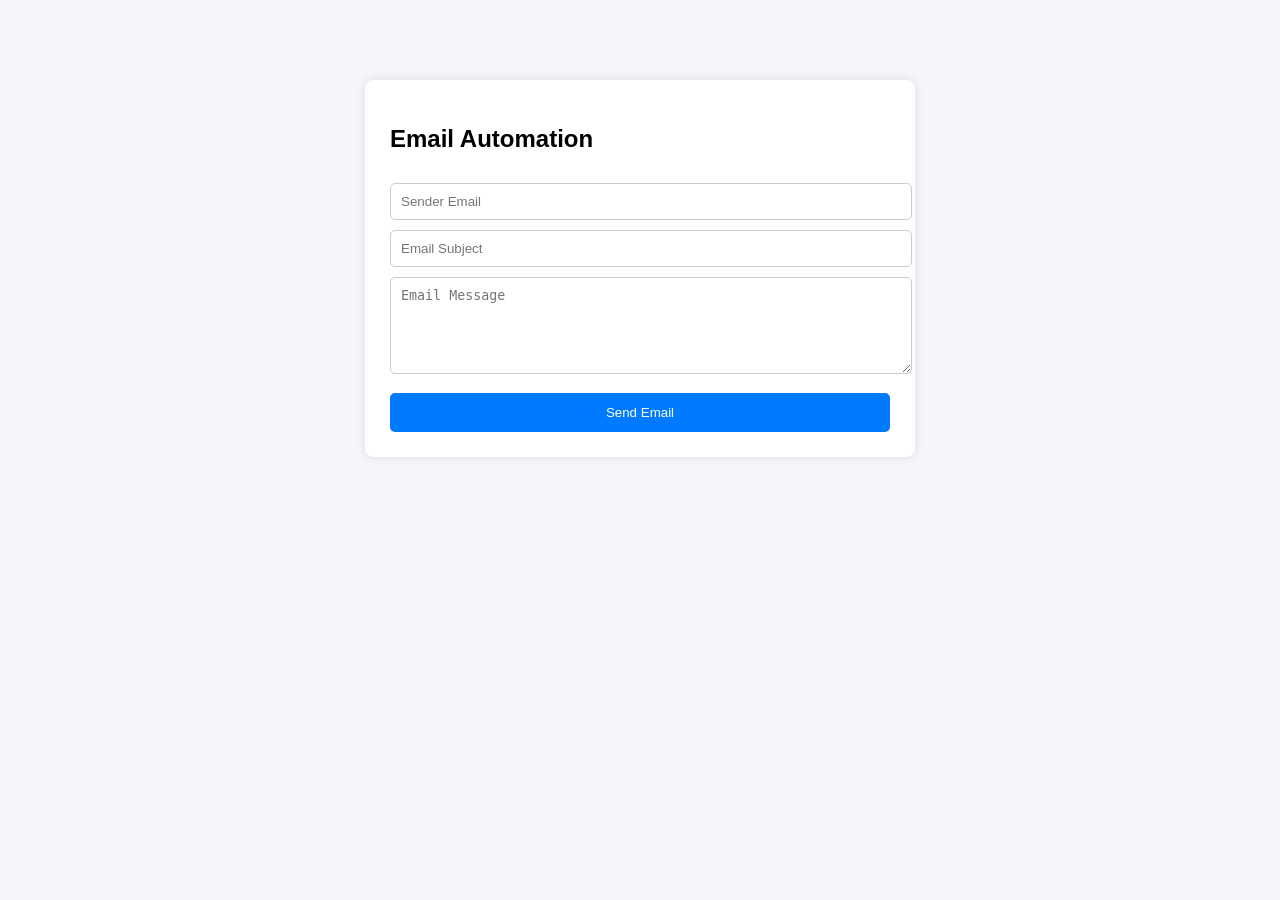
==== templates/index.html @ a1ea0a46 "fixed bugs in ui code" ====
<!DOCTYPE html>
<html lang="en">
<head>

<meta charset="UTF-8">
<title>Email Automation System</title>

<style>

body{
font-family: Arial;
background:#f4f6f9;
}

.container{
width:500px;
margin:80px auto;
background:white;
padding:25px;
border-radius:8px;
box-shadow:0px 0px 10px rgba(0,0,0,0.1);
}

input,textarea{
width:100%;
padding:10px;
margin-top:10px;
border:1px solid #ccc;
border-radius:5px;
}

button{
margin-top:15px;
padding:12px;
width:100%;
background:#007bff;
color:white;
border:none;
border-radius:5px;
cursor:pointer;
}

button:hover{
background:#0056b3;
}

.result{
margin-top:20px;
background:#e8f5e9;
padding:10px;
border-radius:5px;
display:none;
}

</style>

</head>

<body>

<div class="container">

<h2>Email Automation</h2>

<input id="sender" placeholder="Sender Email">

<input id="subject" placeholder="Email Subject">

<textarea id="body" rows="5" placeholder="Email Message"></textarea>

<button onclick="sendEmail()">Send Email</button>

<div class="result" id="result">

<p><b>Category:</b> <span id="category"></span></p>
<p><b>Auto Reply:</b></p>
<p id="reply"></p>

</div>

</div>

<script>

function sendEmail(){

let sender=document.getElementById("sender").value
let subject=document.getElementById("subject").value
let body=document.getElementById("body").value

fetch("/process",{

method:"POST",

headers:{
"Content-Type":"application/json"
},

body:JSON.stringify({
sender:sender,
subject:subject,
body:body
})

})

.then(res=>res.json())

.then(data=>{

document.getElementById("result").style.display="block"

document.getElementById("category").innerText=data.category

document.getElementById("reply").innerText=data.reply

})

}

</script>

</body>
</html>
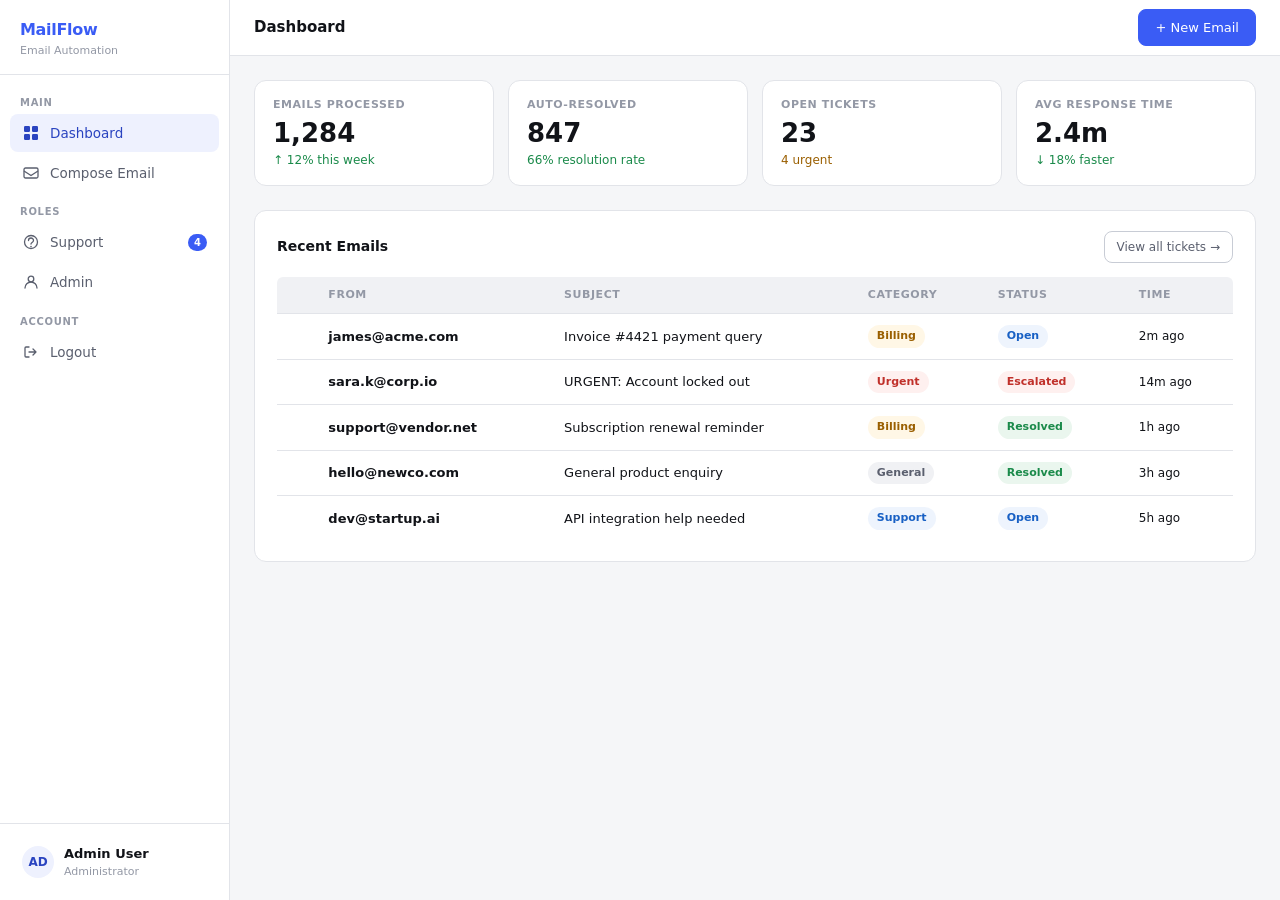
==== commit efd01544: "updated frontend" ====
--- a/templates/index.html
+++ b/templates/index.html
@@ -1,124 +1,195 @@
 <!DOCTYPE html>
 <html lang="en">
 <head>
-
-<meta charset="UTF-8">
-<title>Email Automation System</title>
-
-<style>
-
-body{
-font-family: Arial;
-background:#f4f6f9;
-}
-
-.container{
-width:500px;
-margin:80px auto;
-background:white;
-padding:25px;
-border-radius:8px;
-box-shadow:0px 0px 10px rgba(0,0,0,0.1);
-}
-
-input,textarea{
-width:100%;
-padding:10px;
-margin-top:10px;
-border:1px solid #ccc;
-border-radius:5px;
-}
-
-button{
-margin-top:15px;
-padding:12px;
-width:100%;
-background:#007bff;
-color:white;
-border:none;
-border-radius:5px;
-cursor:pointer;
-}
-
-button:hover{
-background:#0056b3;
-}
-
-.result{
-margin-top:20px;
-background:#e8f5e9;
-padding:10px;
-border-radius:5px;
-display:none;
-}
-
-</style>
-
+  <meta charset="UTF-8">
+  <meta name="viewport" content="width=device-width, initial-scale=1.0">
+  <title>MailFlow — Dashboard</title>
+  <link rel="stylesheet" href="../static/style.css">
 </head>
-
 <body>
 
-<div class="container">
+<div class="app-layout">
 
-<h2>Email Automation</h2>
+  <!-- Sidebar -->
+  <aside class="sidebar">
+    <div class="sidebar-logo">
+      <div class="logo-name">MailFlow</div>
+      <div class="logo-sub">Email Automation</div>
+    </div>
 
-<input id="sender" placeholder="Sender Email">
+    <nav class="sidebar-nav">
+      <div class="nav-section-label">Main</div>
 
-<input id="subject" placeholder="Email Subject">
+      <a href="index.html" class="nav-link active">
+        <span class="nav-icon">
+          <svg width="16" height="16" viewBox="0 0 16 16" fill="none">
+            <rect x="1" y="1" width="6" height="6" rx="1.2" fill="currentColor"/>
+            <rect x="9" y="1" width="6" height="6" rx="1.2" fill="currentColor"/>
+            <rect x="1" y="9" width="6" height="6" rx="1.2" fill="currentColor"/>
+            <rect x="9" y="9" width="6" height="6" rx="1.2" fill="currentColor"/>
+          </svg>
+        </span>
+        Dashboard
+      </a>
 
-<textarea id="body" rows="5" placeholder="Email Message"></textarea>
+      <a href="customer.html" class="nav-link">
+        <span class="nav-icon">
+          <svg width="16" height="16" viewBox="0 0 16 16" fill="none">
+            <rect x="1" y="3" width="14" height="10" rx="1.5" stroke="currentColor" stroke-width="1.3"/>
+            <path d="M1 6l7 4.5L15 6" stroke="currentColor" stroke-width="1.3"/>
+          </svg>
+        </span>
+        Compose Email
+      </a>
 
-<button onclick="sendEmail()">Send Email</button>
+      <div class="nav-section-label">Roles</div>
 
-<div class="result" id="result">
+      <a href="support.html" class="nav-link">
+        <span class="nav-icon">
+          <svg width="16" height="16" viewBox="0 0 16 16" fill="none">
+            <circle cx="8" cy="8" r="6.5" stroke="currentColor" stroke-width="1.3"/>
+            <path d="M5.5 6.5a2.5 2.5 0 015 0c0 2-2.5 2-2.5 3.5" stroke="currentColor" stroke-width="1.3" stroke-linecap="round"/>
+            <circle cx="8" cy="12.5" r=".8" fill="currentColor"/>
+          </svg>
+        </span>
+        Support
+        <span class="badge">4</span>
+      </a>
 
-<p><b>Category:</b> <span id="category"></span></p>
-<p><b>Auto Reply:</b></p>
-<p id="reply"></p>
+      <a href="admin.html" class="nav-link">
+        <span class="nav-icon">
+          <svg width="16" height="16" viewBox="0 0 16 16" fill="none">
+            <circle cx="8" cy="5" r="2.8" stroke="currentColor" stroke-width="1.3"/>
+            <path d="M2 14c0-3.31 2.686-6 6-6s6 2.69 6 6" stroke="currentColor" stroke-width="1.3" stroke-linecap="round"/>
+          </svg>
+        </span>
+        Admin
+      </a>
 
+      <div class="nav-section-label">Account</div>
+
+      <a href="login.html" class="nav-link">
+        <span class="nav-icon">
+          <svg width="16" height="16" viewBox="0 0 16 16" fill="none">
+            <path d="M6 3H3a1 1 0 00-1 1v8a1 1 0 001 1h3M10 11l3-3-3-3M13 8H6" stroke="currentColor" stroke-width="1.3" stroke-linecap="round" stroke-linejoin="round"/>
+          </svg>
+        </span>
+        Logout
+      </a>
+    </nav>
+
+    <div class="sidebar-footer">
+      <div class="user-card">
+        <div class="user-avatar">AD</div>
+        <div>
+          <div class="user-name">Admin User</div>
+          <div class="user-role">Administrator</div>
+        </div>
+      </div>
+    </div>
+  </aside>
+
+  <!-- Main -->
+  <div class="main-area">
+    <header class="topbar">
+      <div class="topbar-title">Dashboard</div>
+      <div class="topbar-actions">
+        <a href="customer.html" class="btn btn-primary">+ New Email</a>
+      </div>
+    </header>
+
+    <main class="page-content">
+
+      <!-- Stats -->
+      <div class="stats-grid">
+        <div class="stat-card">
+          <div class="stat-label">Emails Processed</div>
+          <div class="stat-value">1,284</div>
+          <div class="stat-delta">↑ 12% this week</div>
+        </div>
+        <div class="stat-card">
+          <div class="stat-label">Auto-Resolved</div>
+          <div class="stat-value">847</div>
+          <div class="stat-delta">66% resolution rate</div>
+        </div>
+        <div class="stat-card">
+          <div class="stat-label">Open Tickets</div>
+          <div class="stat-value">23</div>
+          <div class="stat-delta warn">4 urgent</div>
+        </div>
+        <div class="stat-card">
+          <div class="stat-label">Avg Response Time</div>
+          <div class="stat-value">2.4m</div>
+          <div class="stat-delta">↓ 18% faster</div>
+        </div>
+      </div>
+
+      <!-- Recent emails -->
+      <div class="card">
+        <div class="section-header">
+          <div class="section-title">Recent Emails</div>
+          <a href="support.html" class="btn btn-secondary" style="font-size:12px;padding:6px 12px;">View all tickets →</a>
+        </div>
+
+        <table class="data-table">
+          <thead>
+            <tr>
+              <th></th>
+              <th>From</th>
+              <th>Subject</th>
+              <th>Category</th>
+              <th>Status</th>
+              <th>Time</th>
+            </tr>
+          </thead>
+          <tbody>
+            <tr>
+              <td><span class="dot dot-blue"></span></td>
+              <td class="font-semibold">james@acme.com</td>
+              <td>Invoice #4421 payment query</td>
+              <td><span class="tag tag-billing">Billing</span></td>
+              <td><span class="tag tag-support">Open</span></td>
+              <td class="text-muted text-sm">2m ago</td>
+            </tr>
+            <tr>
+              <td><span class="dot dot-red"></span></td>
+              <td class="font-semibold">sara.k@corp.io</td>
+              <td>URGENT: Account locked out</td>
+              <td><span class="tag tag-urgent">Urgent</span></td>
+              <td><span class="tag tag-urgent">Escalated</span></td>
+              <td class="text-muted text-sm">14m ago</td>
+            </tr>
+            <tr>
+              <td><span class="dot dot-yellow"></span></td>
+              <td class="font-semibold">support@vendor.net</td>
+              <td>Subscription renewal reminder</td>
+              <td><span class="tag tag-billing">Billing</span></td>
+              <td><span class="tag tag-success">Resolved</span></td>
+              <td class="text-muted text-sm">1h ago</td>
+            </tr>
+            <tr>
+              <td><span class="dot dot-gray"></span></td>
+              <td class="font-semibold">hello@newco.com</td>
+              <td>General product enquiry</td>
+              <td><span class="tag tag-general">General</span></td>
+              <td><span class="tag tag-success">Resolved</span></td>
+              <td class="text-muted text-sm">3h ago</td>
+            </tr>
+            <tr>
+              <td><span class="dot dot-blue"></span></td>
+              <td class="font-semibold">dev@startup.ai</td>
+              <td>API integration help needed</td>
+              <td><span class="tag tag-support">Support</span></td>
+              <td><span class="tag tag-support">Open</span></td>
+              <td class="text-muted text-sm">5h ago</td>
+            </tr>
+          </tbody>
+        </table>
+      </div>
+
+    </main>
+  </div>
 </div>
-
-</div>
-
-<script>
-
-function sendEmail(){
-
-let sender=document.getElementById("sender").value
-let subject=document.getElementById("subject").value
-let body=document.getElementById("body").value
-
-fetch("/process",{
-
-method:"POST",
-
-headers:{
-"Content-Type":"application/json"
-},
-
-body:JSON.stringify({
-sender:sender,
-subject:subject,
-body:body
-})
-
-})
-
-.then(res=>res.json())
-
-.then(data=>{
-
-document.getElementById("result").style.display="block"
-
-document.getElementById("category").innerText=data.category
-
-document.getElementById("reply").innerText=data.reply
-
-})
-
-}
-
-</script>
 
 </body>
 </html>
--- a/static/style.css
+++ b/static/style.css
@@ -0,0 +1,646 @@
+/* MailFlow — shared stylesheet */
+
+*, *::before, *::after {
+  box-sizing: border-box;
+  margin: 0;
+  padding: 0;
+}
+
+:root {
+  --bg: #f5f6f8;
+  --surface: #ffffff;
+  --surface-2: #f0f1f4;
+  --border: #e2e4e9;
+  --border-strong: #c8ccd5;
+  --text-primary: #111318;
+  --text-secondary: #5a5f6e;
+  --text-tertiary: #9398a5;
+  --accent: #3a5cf5;
+  --accent-hover: #2948e0;
+  --accent-light: #eef1fe;
+  --accent-text: #2a44c0;
+  --success: #1a8a4a;
+  --success-bg: #eaf6ee;
+  --warning: #9a5f00;
+  --warning-bg: #fff7e6;
+  --danger: #c0302a;
+  --danger-bg: #fef0ef;
+  --info: #1860c4;
+  --info-bg: #eef4fd;
+  --radius-sm: 6px;
+  --radius-md: 8px;
+  --radius-lg: 12px;
+  --sidebar-w: 230px;
+  --topbar-h: 56px;
+  --font: 'Segoe UI', system-ui, -apple-system, sans-serif;
+}
+
+body {
+  font-family: var(--font);
+  background: var(--bg);
+  color: var(--text-primary);
+  font-size: 14px;
+  line-height: 1.5;
+  min-height: 100vh;
+}
+
+/* ── Layout ── */
+.app-layout {
+  display: flex;
+  min-height: 100vh;
+}
+
+/* ── Sidebar ── */
+.sidebar {
+  width: var(--sidebar-w);
+  background: var(--surface);
+  border-right: 1px solid var(--border);
+  display: flex;
+  flex-direction: column;
+  position: fixed;
+  top: 0;
+  left: 0;
+  height: 100vh;
+  z-index: 100;
+}
+
+.sidebar-logo {
+  padding: 18px 20px 14px;
+  border-bottom: 1px solid var(--border);
+}
+
+.sidebar-logo .logo-name {
+  font-size: 16px;
+  font-weight: 700;
+  color: var(--accent);
+  letter-spacing: -0.3px;
+}
+
+.sidebar-logo .logo-sub {
+  font-size: 11px;
+  color: var(--text-tertiary);
+  margin-top: 1px;
+}
+
+.sidebar-nav {
+  flex: 1;
+  padding: 10px 10px;
+  overflow-y: auto;
+}
+
+.nav-section-label {
+  font-size: 10px;
+  font-weight: 600;
+  color: var(--text-tertiary);
+  text-transform: uppercase;
+  letter-spacing: 0.07em;
+  padding: 10px 10px 4px;
+}
+
+.nav-link {
+  display: flex;
+  align-items: center;
+  gap: 10px;
+  padding: 9px 12px;
+  border-radius: var(--radius-md);
+  color: var(--text-secondary);
+  text-decoration: none;
+  font-size: 13.5px;
+  font-weight: 500;
+  transition: background 0.15s, color 0.15s;
+  margin-bottom: 2px;
+  position: relative;
+}
+
+.nav-link:hover {
+  background: var(--surface-2);
+  color: var(--text-primary);
+}
+
+.nav-link.active {
+  background: var(--accent-light);
+  color: var(--accent-text);
+}
+
+.nav-link .nav-icon {
+  width: 18px;
+  height: 18px;
+  display: flex;
+  align-items: center;
+  justify-content: center;
+  flex-shrink: 0;
+}
+
+.nav-link .badge {
+  margin-left: auto;
+  background: var(--accent);
+  color: #fff;
+  font-size: 10px;
+  font-weight: 600;
+  padding: 1px 6px;
+  border-radius: 20px;
+  min-width: 18px;
+  text-align: center;
+}
+
+.sidebar-footer {
+  padding: 12px 14px;
+  border-top: 1px solid var(--border);
+}
+
+.user-card {
+  display: flex;
+  align-items: center;
+  gap: 10px;
+  padding: 8px 8px;
+  border-radius: var(--radius-md);
+  cursor: pointer;
+  transition: background 0.15s;
+}
+
+.user-card:hover {
+  background: var(--surface-2);
+}
+
+.user-avatar {
+  width: 32px;
+  height: 32px;
+  border-radius: 50%;
+  background: var(--accent-light);
+  color: var(--accent-text);
+  font-size: 12px;
+  font-weight: 700;
+  display: flex;
+  align-items: center;
+  justify-content: center;
+  flex-shrink: 0;
+}
+
+.user-name {
+  font-size: 13px;
+  font-weight: 600;
+  color: var(--text-primary);
+}
+
+.user-role {
+  font-size: 11px;
+  color: var(--text-tertiary);
+}
+
+/* ── Main area ── */
+.main-area {
+  margin-left: var(--sidebar-w);
+  flex: 1;
+  display: flex;
+  flex-direction: column;
+  min-height: 100vh;
+}
+
+.topbar {
+  height: var(--topbar-h);
+  background: var(--surface);
+  border-bottom: 1px solid var(--border);
+  display: flex;
+  align-items: center;
+  justify-content: space-between;
+  padding: 0 24px;
+  position: sticky;
+  top: 0;
+  z-index: 50;
+}
+
+.topbar-title {
+  font-size: 15px;
+  font-weight: 600;
+  color: var(--text-primary);
+}
+
+.topbar-actions {
+  display: flex;
+  align-items: center;
+  gap: 8px;
+}
+
+.page-content {
+  padding: 24px;
+  flex: 1;
+}
+
+/* ── Buttons ── */
+.btn {
+  display: inline-flex;
+  align-items: center;
+  gap: 6px;
+  padding: 8px 16px;
+  border-radius: var(--radius-md);
+  font-size: 13px;
+  font-weight: 500;
+  cursor: pointer;
+  border: 1px solid transparent;
+  transition: background 0.15s, border-color 0.15s, opacity 0.15s;
+  text-decoration: none;
+  white-space: nowrap;
+  font-family: var(--font);
+}
+
+.btn-primary {
+  background: var(--accent);
+  color: #fff;
+  border-color: var(--accent);
+}
+
+.btn-primary:hover {
+  background: var(--accent-hover);
+  border-color: var(--accent-hover);
+}
+
+.btn-secondary {
+  background: var(--surface);
+  color: var(--text-secondary);
+  border-color: var(--border-strong);
+}
+
+.btn-secondary:hover {
+  background: var(--surface-2);
+  color: var(--text-primary);
+}
+
+.btn-danger {
+  background: var(--danger-bg);
+  color: var(--danger);
+  border-color: transparent;
+}
+
+.btn-danger:hover {
+  background: #f9dfde;
+}
+
+.btn-full {
+  width: 100%;
+  justify-content: center;
+  padding: 10px 16px;
+}
+
+/* ── Form elements ── */
+.form-group {
+  margin-bottom: 16px;
+}
+
+.form-group label {
+  display: block;
+  font-size: 12px;
+  font-weight: 600;
+  color: var(--text-secondary);
+  margin-bottom: 5px;
+  text-transform: uppercase;
+  letter-spacing: 0.04em;
+}
+
+.form-group input,
+.form-group textarea,
+.form-group select {
+  width: 100%;
+  padding: 9px 12px;
+  border: 1px solid var(--border-strong);
+  border-radius: var(--radius-md);
+  font-size: 13.5px;
+  color: var(--text-primary);
+  background: var(--surface);
+  font-family: var(--font);
+  transition: border-color 0.15s, box-shadow 0.15s;
+  outline: none;
+}
+
+.form-group input:focus,
+.form-group textarea:focus,
+.form-group select:focus {
+  border-color: var(--accent);
+  box-shadow: 0 0 0 3px rgba(58, 92, 245, 0.1);
+}
+
+.form-group textarea {
+  resize: vertical;
+  min-height: 110px;
+  line-height: 1.6;
+}
+
+.form-row {
+  display: grid;
+  grid-template-columns: 1fr 1fr;
+  gap: 14px;
+}
+
+/* ── Cards ── */
+.card {
+  background: var(--surface);
+  border: 1px solid var(--border);
+  border-radius: var(--radius-lg);
+  padding: 20px 22px;
+}
+
+.card-title {
+  font-size: 13px;
+  font-weight: 600;
+  color: var(--text-secondary);
+  text-transform: uppercase;
+  letter-spacing: 0.05em;
+  margin-bottom: 14px;
+}
+
+/* ── Stats grid ── */
+.stats-grid {
+  display: grid;
+  grid-template-columns: repeat(auto-fit, minmax(150px, 1fr));
+  gap: 14px;
+  margin-bottom: 24px;
+}
+
+.stat-card {
+  background: var(--surface);
+  border: 1px solid var(--border);
+  border-radius: var(--radius-lg);
+  padding: 16px 18px;
+}
+
+.stat-label {
+  font-size: 11px;
+  font-weight: 600;
+  color: var(--text-tertiary);
+  text-transform: uppercase;
+  letter-spacing: 0.05em;
+  margin-bottom: 6px;
+}
+
+.stat-value {
+  font-size: 26px;
+  font-weight: 700;
+  color: var(--text-primary);
+  line-height: 1;
+  margin-bottom: 5px;
+}
+
+.stat-delta {
+  font-size: 12px;
+  color: var(--success);
+}
+
+.stat-delta.warn {
+  color: var(--warning);
+}
+
+/* ── Table ── */
+.data-table {
+  width: 100%;
+  border-collapse: collapse;
+  font-size: 13px;
+}
+
+.data-table th {
+  text-align: left;
+  padding: 10px 14px;
+  font-size: 11px;
+  font-weight: 600;
+  color: var(--text-tertiary);
+  text-transform: uppercase;
+  letter-spacing: 0.05em;
+  border-bottom: 1px solid var(--border);
+  background: var(--surface-2);
+}
+
+.data-table th:first-child { border-radius: var(--radius-sm) 0 0 0; }
+.data-table th:last-child  { border-radius: 0 var(--radius-sm) 0 0; }
+
+.data-table td {
+  padding: 11px 14px;
+  border-bottom: 1px solid var(--border);
+  color: var(--text-primary);
+  vertical-align: middle;
+}
+
+.data-table tr:last-child td {
+  border-bottom: none;
+}
+
+.data-table tr:hover td {
+  background: var(--surface-2);
+}
+
+/* ── Tags / Badges ── */
+.tag {
+  display: inline-flex;
+  align-items: center;
+  padding: 3px 9px;
+  border-radius: 20px;
+  font-size: 11px;
+  font-weight: 600;
+}
+
+.tag-billing  { background: var(--warning-bg); color: var(--warning); }
+.tag-support  { background: var(--info-bg);    color: var(--info); }
+.tag-general  { background: var(--surface-2);  color: var(--text-secondary); }
+.tag-urgent   { background: var(--danger-bg);  color: var(--danger); }
+.tag-success  { background: var(--success-bg); color: var(--success); }
+.tag-admin    { background: var(--accent-light); color: var(--accent-text); }
+
+.priority-high   { background: var(--danger-bg);  color: var(--danger);   font-size: 11px; font-weight: 600; padding: 3px 9px; border-radius: 20px; }
+.priority-medium { background: var(--warning-bg); color: var(--warning);  font-size: 11px; font-weight: 600; padding: 3px 9px; border-radius: 20px; }
+.priority-low    { background: var(--surface-2);  color: var(--text-secondary); font-size: 11px; font-weight: 600; padding: 3px 9px; border-radius: 20px; }
+
+/* ── Result / Alert boxes ── */
+.alert {
+  padding: 14px 16px;
+  border-radius: var(--radius-md);
+  margin-top: 16px;
+  display: none;
+}
+
+.alert.show { display: block; }
+
+.alert-success { background: var(--success-bg); border: 1px solid #b6e8c8; }
+.alert-danger  { background: var(--danger-bg);  border: 1px solid #f5c0bc; }
+.alert-info    { background: var(--info-bg);    border: 1px solid #bad5f5; }
+
+.alert-label {
+  font-size: 11px;
+  font-weight: 700;
+  text-transform: uppercase;
+  letter-spacing: 0.05em;
+  margin-bottom: 4px;
+  color: var(--text-secondary);
+}
+
+.alert-text {
+  font-size: 13.5px;
+  color: var(--text-primary);
+}
+
+/* ── Login page ── */
+.login-page {
+  min-height: 100vh;
+  background: var(--bg);
+  display: flex;
+  align-items: center;
+  justify-content: center;
+}
+
+.login-card {
+  width: 380px;
+  background: var(--surface);
+  border: 1px solid var(--border);
+  border-radius: var(--radius-lg);
+  padding: 36px 32px;
+  box-shadow: 0 4px 24px rgba(0,0,0,0.06);
+}
+
+.login-logo {
+  font-size: 20px;
+  font-weight: 800;
+  color: var(--accent);
+  letter-spacing: -0.5px;
+  margin-bottom: 4px;
+}
+
+.login-tagline {
+  font-size: 13px;
+  color: var(--text-tertiary);
+  margin-bottom: 28px;
+}
+
+.role-grid {
+  display: grid;
+  grid-template-columns: repeat(3, 1fr);
+  gap: 8px;
+  margin-bottom: 0;
+}
+
+.role-option {
+  border: 1px solid var(--border-strong);
+  border-radius: var(--radius-md);
+  padding: 10px 6px;
+  text-align: center;
+  cursor: pointer;
+  transition: all 0.15s;
+  background: var(--surface);
+}
+
+.role-option:hover {
+  border-color: var(--accent);
+  background: var(--accent-light);
+}
+
+.role-option.selected {
+  border-color: var(--accent);
+  background: var(--accent-light);
+}
+
+.role-option .role-icon {
+  font-size: 20px;
+  display: block;
+  margin-bottom: 4px;
+}
+
+.role-option .role-label {
+  font-size: 11px;
+  font-weight: 600;
+  color: var(--text-secondary);
+}
+
+.role-option.selected .role-label {
+  color: var(--accent-text);
+}
+
+.divider {
+  border: none;
+  border-top: 1px solid var(--border);
+  margin: 20px 0;
+}
+
+/* ── Ticket rows ── */
+.ticket-row {
+  background: var(--surface);
+  border: 1px solid var(--border);
+  border-radius: var(--radius-lg);
+  padding: 14px 18px;
+  margin-bottom: 10px;
+  transition: border-color 0.15s, box-shadow 0.15s;
+}
+
+.ticket-row:hover {
+  border-color: var(--border-strong);
+  box-shadow: 0 2px 8px rgba(0,0,0,0.04);
+}
+
+.ticket-header {
+  display: flex;
+  align-items: center;
+  gap: 10px;
+  margin-bottom: 6px;
+}
+
+.ticket-id {
+  font-size: 11px;
+  font-weight: 600;
+  color: var(--text-tertiary);
+  flex-shrink: 0;
+}
+
+.ticket-title {
+  font-size: 13.5px;
+  font-weight: 600;
+  color: var(--text-primary);
+  flex: 1;
+}
+
+.ticket-meta {
+  font-size: 12px;
+  color: var(--text-tertiary);
+}
+
+/* ── Utility ── */
+.section-header {
+  display: flex;
+  align-items: center;
+  justify-content: space-between;
+  margin-bottom: 14px;
+}
+
+.section-title {
+  font-size: 14px;
+  font-weight: 600;
+  color: var(--text-primary);
+}
+
+.dot {
+  width: 8px;
+  height: 8px;
+  border-radius: 50%;
+  flex-shrink: 0;
+}
+
+.dot-blue   { background: var(--info); }
+.dot-red    { background: var(--danger); }
+.dot-green  { background: var(--success); }
+.dot-gray   { background: var(--text-tertiary); }
+.dot-yellow { background: #d48c00; }
+
+.mt-4  { margin-top: 4px; }
+.mt-8  { margin-top: 8px; }
+.mt-16 { margin-top: 16px; }
+.mt-24 { margin-top: 24px; }
+
+.flex   { display: flex; }
+.items-center { align-items: center; }
+.gap-8  { gap: 8px; }
+.gap-12 { gap: 12px; }
+
+.text-sm      { font-size: 12px; }
+.text-muted   { color: var(--text-tertiary); }
+.font-semibold { font-weight: 600; }
+
+/* ── Responsive ── */
+@media (max-width: 768px) {
+  .sidebar { transform: translateX(-100%); }
+  .main-area { margin-left: 0; }
+  .form-row { grid-template-columns: 1fr; }
+  .stats-grid { grid-template-columns: 1fr 1fr; }
+}
